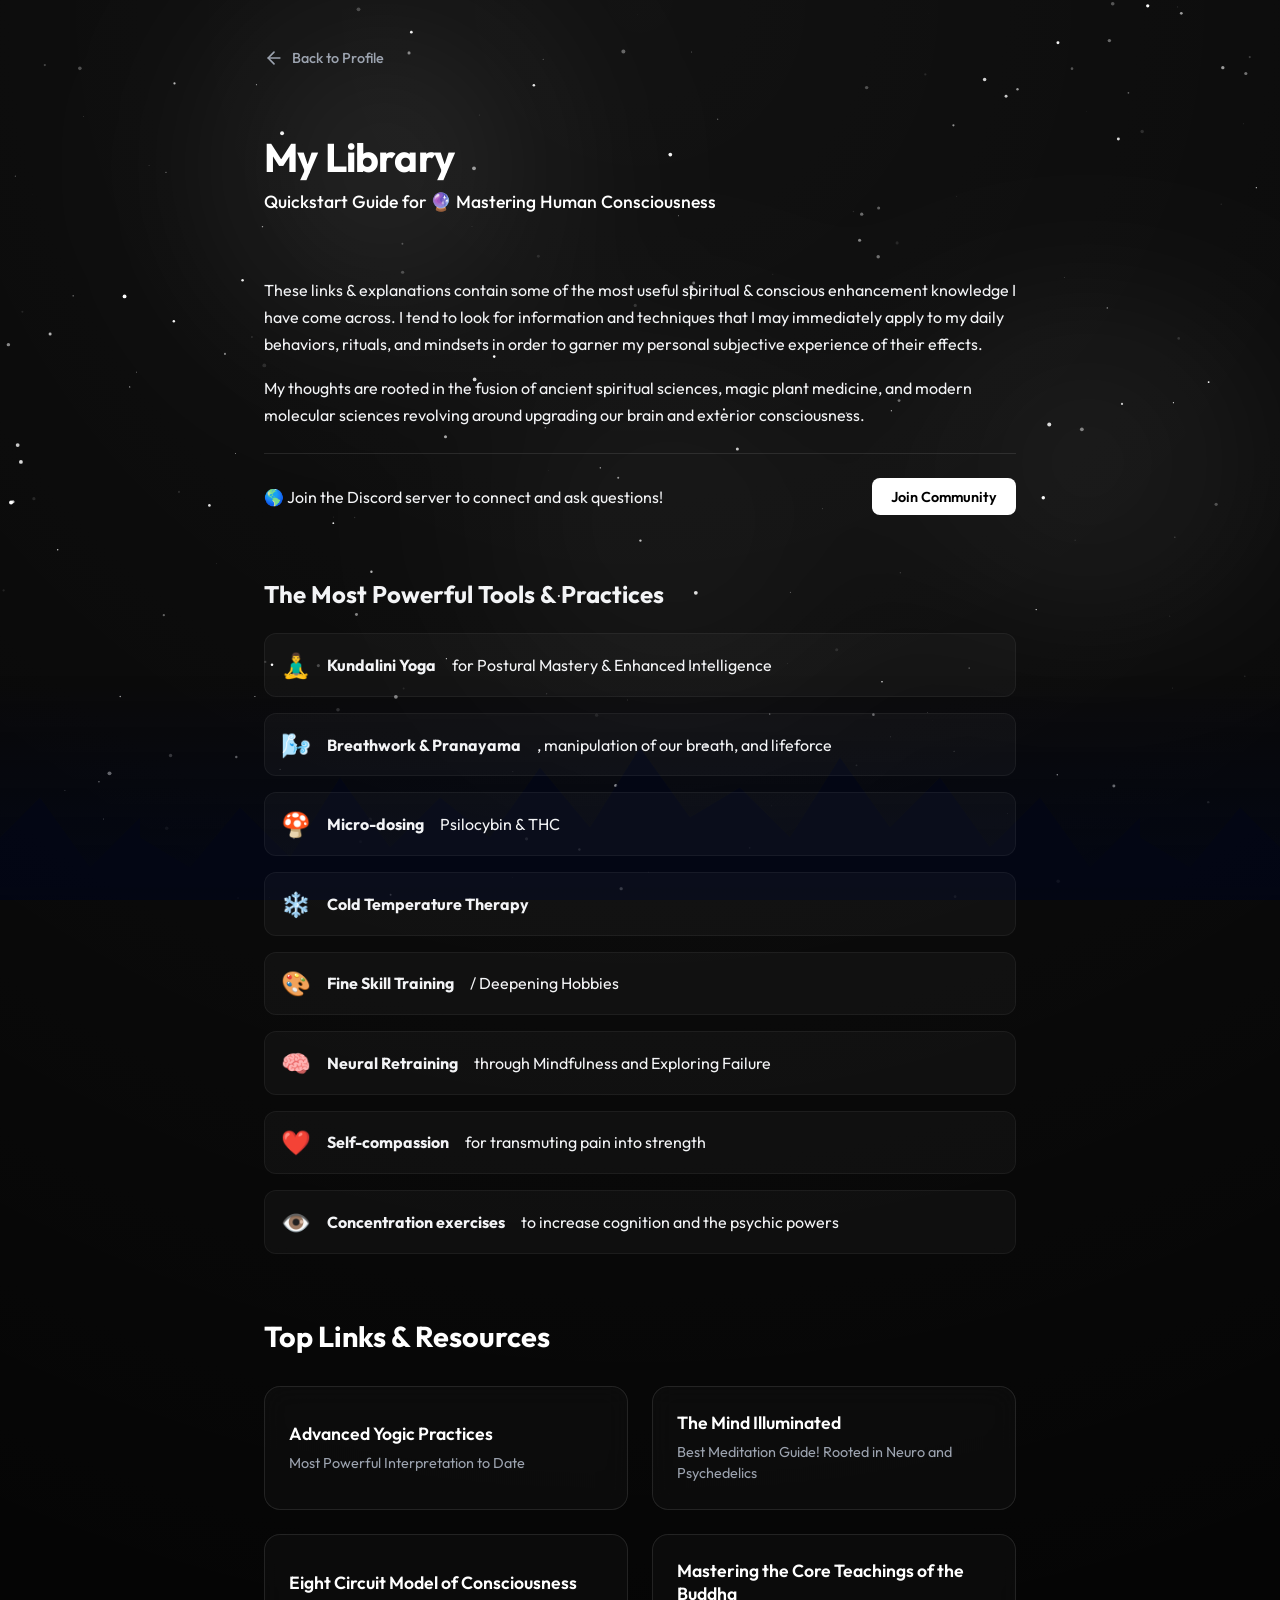
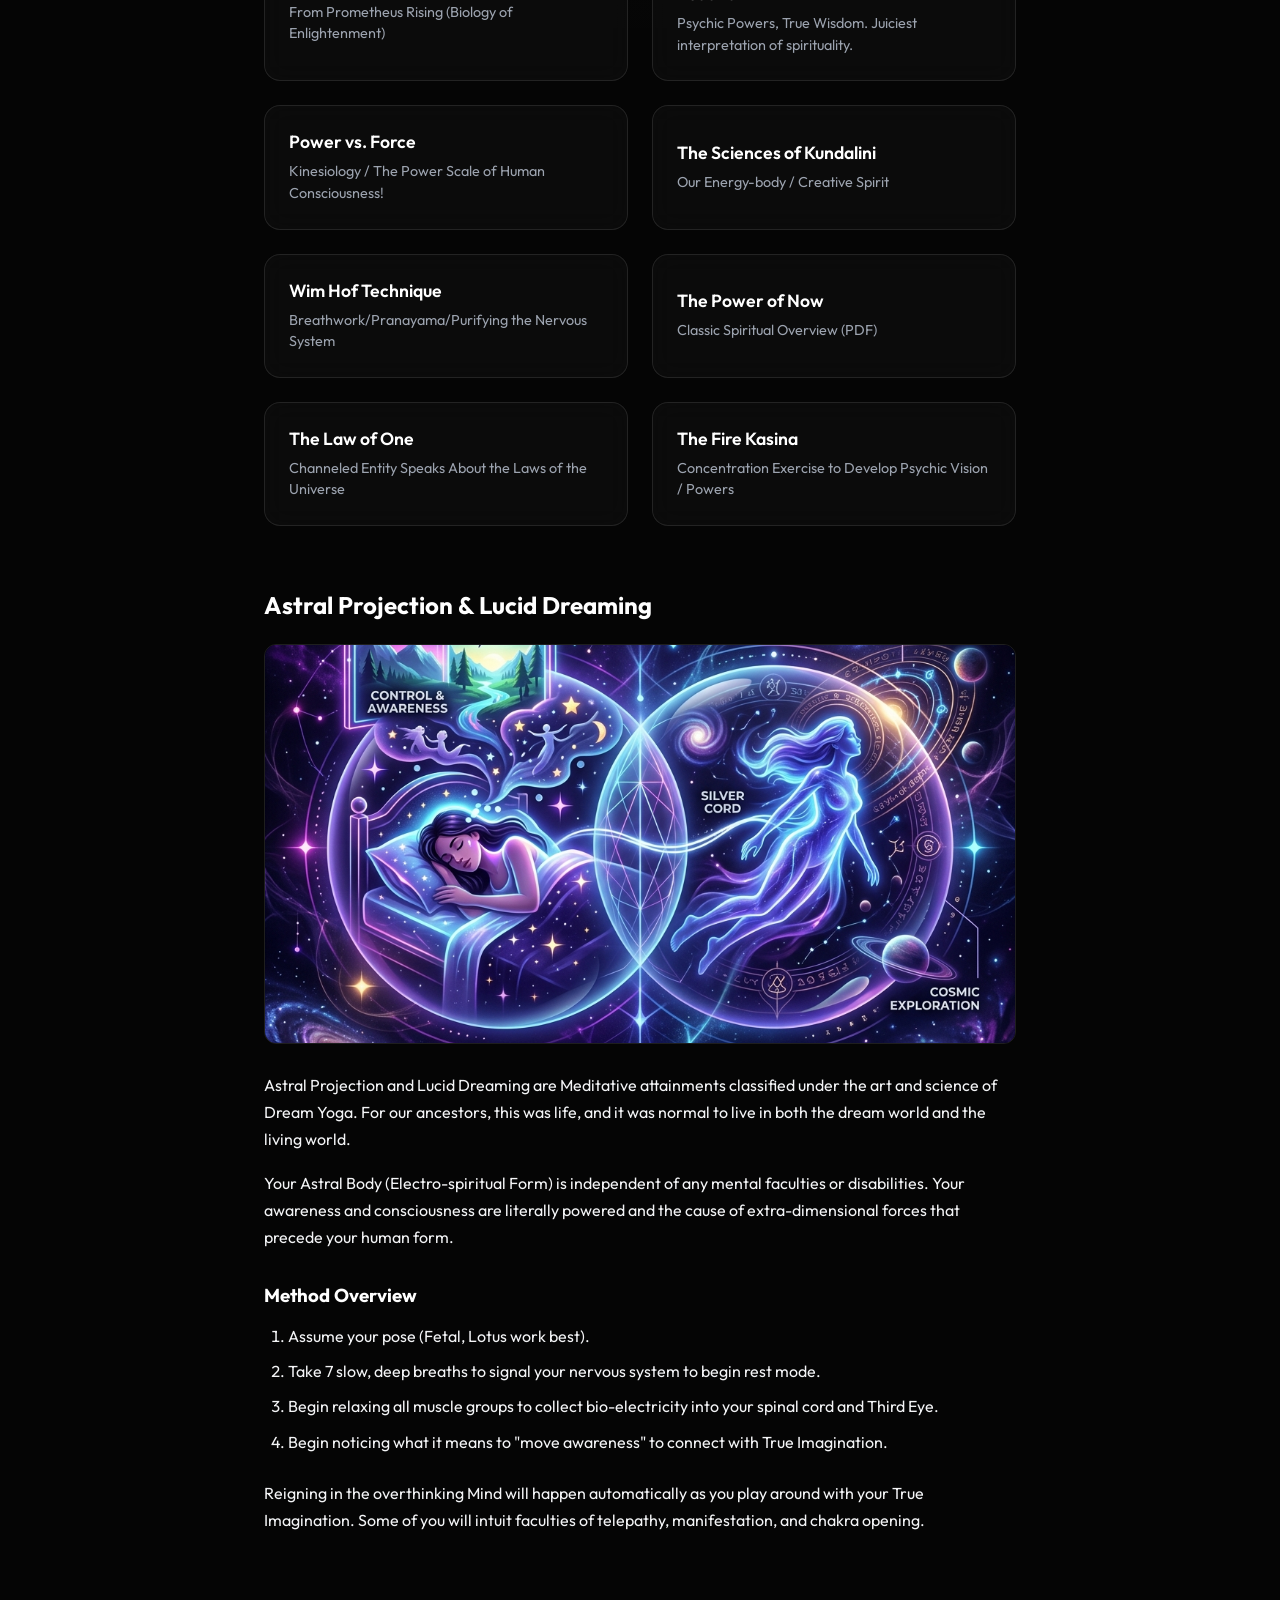
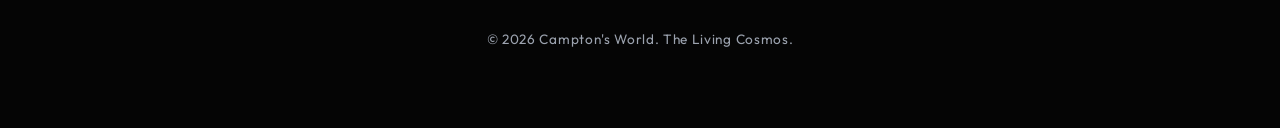
==== library.html @ 15b925a3 "Add files via upload" ====
<!DOCTYPE html>
<html lang="en">
<head>
    <meta charset="UTF-8">
    <meta name="viewport" content="width=device-width, initial-scale=1.0">
    <title>My Library - Campton's World</title>
    <meta name="description" content="Quickstart Guide for Mastering Human Consciousness. Resources, tools, and exercises for spiritual enhancement.">
    <link rel="preconnect" href="https://fonts.googleapis.com">
    <link rel="preconnect" href="https://fonts.gstatic.com" crossorigin>
    <link href="https://fonts.googleapis.com/css2?family=Outfit:wght@300;400;500;600;700&display=swap" rel="stylesheet">
    <link rel="stylesheet" href="styles.css">
</head>
<body>
    <!-- Background Canvas for Stars -->
    <canvas id="starsCanvas"></canvas>
    
    <!-- Aurora Borealis Elements -->
    <div class="aurora-container">
        <div class="aurora aurora-1"></div>
        <div class="aurora aurora-2"></div>
        <div class="aurora aurora-3"></div>
    </div>

    <!-- Earth/Nature Silhouette at the bottom -->
    <div class="nature-silhouette"></div>

    <main class="content-wrapper library-wrapper">
        <a href="index.html" class="back-link">
            <svg width="20" height="20" viewBox="0 0 24 24" fill="none" stroke="currentColor" stroke-width="2" stroke-linecap="round" stroke-linejoin="round"><line x1="19" y1="12" x2="5" y2="12"></line><polyline points="12 19 5 12 12 5"></polyline></svg>
            Back to Profile
        </a>

        <header class="library-header">
            <h1 class="page-title">My Library</h1>
            <p class="page-subtitle">Quickstart Guide for 🔮 Mastering Human Consciousness</p>
        </header>

        <section class="glass-card intro-section">
            <p>These links & explanations contain some of the most useful spiritual & conscious enhancement knowledge I have come across. I tend to look for information and techniques that I may immediately apply to my daily behaviors, rituals, and mindsets in order to garner my personal subjective experience of their effects.</p>
            <p>My thoughts are rooted in the fusion of ancient spiritual sciences, magic plant medicine, and modern molecular sciences revolving around upgrading our brain and exterior consciousness.</p>
            <div class="discord-callout">
                <span>🌎 Join the Discord server to connect and ask questions!</span>
                <a href="https://discord.gg/a4Z4cvj" target="_blank" rel="noopener noreferrer" class="discord-btn">Join Community</a>
            </div>
        </section>

        <section class="glass-card tools-section">
            <h2>The Most Powerful Tools & Practices</h2>
            <ul class="tools-list">
                <li><span class="tool-icon">🧘‍♂️</span> <strong>Kundalini Yoga</strong> for Postural Mastery & Enhanced Intelligence</li>
                <li><span class="tool-icon">🌬️</span> <strong>Breathwork & Pranayama</strong>, manipulation of our breath, and lifeforce</li>
                <li><span class="tool-icon">🍄</span> <strong>Micro-dosing</strong> Psilocybin & THC</li>
                <li><span class="tool-icon">❄️</span> <strong>Cold Temperature Therapy</strong></li>
                <li><span class="tool-icon">🎨</span> <strong>Fine Skill Training</strong> / Deepening Hobbies</li>
                <li><span class="tool-icon">🧠</span> <strong>Neural Retraining</strong> through Mindfulness and Exploring Failure</li>
                <li><span class="tool-icon">❤️</span> <strong>Self-compassion</strong> for transmuting pain into strength</li>
                <li><span class="tool-icon">👁️</span> <strong>Concentration exercises</strong> to increase cognition and the psychic powers</li>
            </ul>
        </section>

        <section class="resources-grid">
            <h2 class="section-heading">Top Links & Resources</h2>
            
            <a href="https://www.aypsite.org/MainDirectory.html" target="_blank" class="resource-card">
                <h3>Advanced Yogic Practices</h3>
                <p>Most Powerful Interpretation to Date</p>
            </a>
            
            <a href="https://drive.google.com/file/d/1UGxFD0oMREgYHqOvWtEd6hx4CdJc3vZu/view?usp=sharing" target="_blank" class="resource-card">
                <h3>The Mind Illuminated</h3>
                <p>Best Meditation Guide! Rooted in Neuro and Psychedelics</p>
            </a>

            <a href="https://en.wikipedia.org/wiki/Eight-circuit_model_of_consciousness" target="_blank" class="resource-card">
                <h3>Eight Circuit Model of Consciousness</h3>
                <p>From Prometheus Rising (Biology of Enlightenment)</p>
            </a>

            <a href="https://www.mctb.org/mctb2/table-of-contents/" target="_blank" class="resource-card">
                <h3>Mastering the Core Teachings of the Buddha</h3>
                <p>Psychic Powers, True Wisdom. Juiciest interpretation of spirituality.</p>
            </a>

            <a href="https://pubhtml5.com/htvo/zdjp/power-vs-force-hawkins-david/" target="_blank" class="resource-card">
                <h3>Power vs. Force</h3>
                <p>Kinesiology / The Power Scale of Human Consciousness!</p>
            </a>

            <a href="https://biologyofkundalini.com/" target="_blank" class="resource-card">
                <h3>The Sciences of Kundalini</h3>
                <p>Our Energy-body / Creative Spirit</p>
            </a>

            <a href="https://www.youtube.com/watch?v=tybOi4hjZFQ" target="_blank" class="resource-card">
                <h3>Wim Hof Technique</h3>
                <p>Breathwork/Pranayama/Purifying the Nervous System</p>
            </a>

            <a href="https://files.shroomery.org/cms/6584522-EckhartTolle-ThePowerOfNow.pdf" target="_blank" class="resource-card">
                <h3>The Power of Now</h3>
                <p>Classic Spiritual Overview (PDF)</p>
            </a>

            <a href="https://www.lawofone.info/" target="_blank" class="resource-card">
                <h3>The Law of One</h3>
                <p>Channeled Entity Speaks About the Laws of the Universe</p>
            </a>

            <a href="https://firekasina.org/" target="_blank" class="resource-card">
                <h3>The Fire Kasina</h3>
                <p>Concentration Exercise to Develop Psychic Vision / Powers</p>
            </a>
        </section>

        <section class="glass-card astral-section">
            <h2>Astral Projection & Lucid Dreaming</h2>
            <img src="astral_image.png" alt="Astral Projection Visualization" class="section-image" id="astral-placeholder">
            <p>Astral Projection and Lucid Dreaming are Meditative attainments classified under the art and science of Dream Yoga. For our ancestors, this was life, and it was normal to live in both the dream world and the living world.</p>
            <p>Your Astral Body (Electro-spiritual Form) is independent of any mental faculties or disabilities. Your awareness and consciousness are literally powered and the cause of extra-dimensional forces that precede your human form.</p>
            
            <h3>Method Overview</h3>
            <ol class="method-list">
                <li>Assume your pose (Fetal, Lotus work best).</li>
                <li>Take 7 slow, deep breaths to signal your nervous system to begin rest mode.</li>
                <li>Begin relaxing all muscle groups to collect bio-electricity into your spinal cord and Third Eye.</li>
                <li>Begin noticing what it means to "move awareness" to connect with True Imagination.</li>
            </ol>
            <p>Reigning in the overthinking Mind will happen automatically as you play around with your True Imagination. Some of you will intuit faculties of telepathy, manifestation, and chakra opening.</p>
        </section>
        
        <footer class="footer">
            <p>&copy; <script>document.write(new Date().getFullYear())</script> Campton's World. The Living Cosmos.</p>
        </footer>
    </main>

    <script src="script.js"></script>
</body>
</html>
---- styles.css ----
:root {
    --bg-color: #050505;
    --text-main: #F3F4F6;
    --text-muted: #9CA3AF;
    --accent-green: #FFFFFF;
    --accent-blue: #CCCCCC;
    --accent-purple: #999999;
    --glass-bg: rgba(20, 20, 20, 0.4);
    --glass-border: rgba(255, 255, 255, 0.1);
    --card-shadow: 0 8px 32px 0 rgba(0, 0, 0, 0.5);
}

* {
    margin: 0;
    padding: 0;
    box-sizing: border-box;
    font-family: 'Outfit', sans-serif;
}

body {
    background-color: var(--bg-color);
    color: var(--text-main);
    min-height: 100vh;
    display: flex;
    flex-direction: column;
    align-items: center;
    overflow-x: hidden;
    position: relative;
    /* Subtle earthy texture overlay */
    background-image: radial-gradient(circle at 50% 0%, rgba(255, 255, 255, 0.05) 0%, transparent 50%);
}

/* --- Background Effects --- */
#starsCanvas {
    position: fixed;
    top: 0;
    left: 0;
    width: 100%;
    height: 100%;
    z-index: -3;
    pointer-events: none;
}

.aurora-container {
    position: fixed;
    top: -50%;
    left: -50%;
    width: 200%;
    height: 200%;
    z-index: -2;
    pointer-events: none;
    filter: blur(60px);
    opacity: 0.5;
    mix-blend-mode: screen;
}

.aurora {
    position: absolute;
    border-radius: 50%;
    animation: drift 20s infinite alternate linear;
}

.aurora-1 {
    top: 20%;
    left: 30%;
    width: 40vw;
    height: 40vw;
    background: radial-gradient(circle, rgba(255, 255, 255, 0.2), transparent 70%);
    animation-delay: 0s;
}

.aurora-2 {
    top: 40%;
    right: 20%;
    width: 50vw;
    height: 30vw;
    background: radial-gradient(circle, rgba(255, 255, 255, 0.15), transparent 70%);
    animation-delay: -5s;
}

.aurora-3 {
    bottom: 30%;
    left: 40%;
    width: 45vw;
    height: 45vw;
    background: radial-gradient(circle, rgba(255, 255, 255, 0.1), transparent 70%);
    animation-delay: -10s;
}

@keyframes drift {
    0% { transform: translate(0, 0) scale(1) rotate(0deg); }
    100% { transform: translate(10%, 10%) scale(1.1) rotate(5deg); }
}

.nature-silhouette {
    position: fixed;
    bottom: 0;
    left: 0;
    width: 100%;
    height: 25vh;
    z-index: -1;
    pointer-events: none;
    /* Creating a pine tree / mountain silhouette effect using a repeating linear gradient or svg */
    background: linear-gradient(to top, rgba(2, 6, 23, 1), transparent),
                url('data:image/svg+xml;utf8,<svg viewBox="0 0 1000 200" xmlns="http://www.w3.org/2000/svg"><path d="M0,200 L0,150 L50,180 L100,120 L150,170 L200,90 L250,160 L300,110 L350,150 L400,80 L450,140 L500,60 L550,130 L600,100 L650,150 L700,70 L750,140 L800,90 L850,160 L900,110 L950,180 L1000,130 L1000,200 Z" fill="%23020617"/></svg>');
    background-size: 100% 100%, 1000px 100%;
    background-position: bottom;
    background-repeat: no-repeat, repeat-x;
    opacity: 0.8;
}

/* --- Layout --- */
.content-wrapper {
    width: 100%;
    max-width: 680px;
    padding: 3rem 1.5rem;
    display: flex;
    flex-direction: column;
    gap: 2rem;
    z-index: 1;
}

/* --- Profile Section --- */
.profile-card {
    background: var(--glass-bg);
    backdrop-filter: blur(16px);
    -webkit-backdrop-filter: blur(16px);
    border: 1px solid var(--glass-border);
    border-radius: 24px;
    padding: 2.5rem 2rem;
    display: flex;
    flex-direction: column;
    align-items: center;
    box-shadow: var(--card-shadow);
    position: relative;
    overflow: hidden;
    animation: fadeUp 0.8s cubic-bezier(0.16, 1, 0.3, 1);
}

.profile-glow {
    position: absolute;
    top: 0;
    left: 50%;
    transform: translateX(-50%);
    width: 150px;
    height: 150px;
    background: var(--accent-green);
    filter: blur(80px);
    opacity: 0.3;
    pointer-events: none;
}

.profile-square-container {
    position: relative;
    width: 150px;
    height: 150px;
    margin-bottom: 1.5rem;
    border-radius: 0;
    overflow: hidden;
    box-shadow: 0 0 25px rgba(255, 255, 255, 0.2);
    animation: pulseGlowSquare 4s infinite alternate;
}

.profile-square-image {
    width: 100%;
    height: 100%;
    object-fit: cover;
    object-position: center 15%;
    display: block;
    filter: grayscale(100%) contrast(1.1);
}

@keyframes pulseGlowSquare {
    0% { box-shadow: 0 0 15px rgba(255, 255, 255, 0.1); }
    100% { box-shadow: 0 0 30px rgba(255, 255, 255, 0.3); }
}

.profile-name {
    font-size: 1.75rem;
    font-weight: 700;
    margin-bottom: 0.25rem;
    letter-spacing: -0.02em;
    background: linear-gradient(to right, #FFF, #A7F3D0);
    -webkit-background-clip: text;
    -webkit-text-fill-color: transparent;
}

.profile-handle {
    color: var(--accent-green);
    text-decoration: none;
    font-size: 1rem;
    font-weight: 500;
    margin-bottom: 1rem;
    transition: color 0.3s ease;
}

.profile-handle:hover {
    color: #FFFFFF;
    text-shadow: 0 0 8px rgba(255, 255, 255, 0.5);
}

.social-icons {
    display: flex;
    gap: 1rem;
    margin-bottom: 2rem;
}

.social-icon {
    display: flex;
    align-items: center;
    justify-content: center;
    width: 36px;
    height: 36px;
    background: rgba(255, 255, 255, 0.05);
    border-radius: 50%;
    color: var(--text-muted);
    transition: all 0.3s ease;
    border: 1px solid rgba(255, 255, 255, 0.05);
}

.social-icon:hover {
    color: #FFF;
    background: rgba(255, 255, 255, 0.1);
    border-color: rgba(255, 255, 255, 0.3);
    transform: translateY(-2px);
    box-shadow: 0 4px 12px rgba(255, 255, 255, 0.15);
}

.profile-stats {
    display: flex;
    justify-content: center;
    align-items: center;
    width: 100%;
    background: rgba(0, 0, 0, 0.2);
    border-radius: 16px;
    padding: 1.25rem;
    border: 1px solid rgba(255, 255, 255, 0.03);
}

.stat-item {
    display: flex;
    flex-direction: column;
    align-items: center;
    flex: 1;
}

.stat-value {
    font-size: 1.25rem;
    font-weight: 700;
    color: #FFF;
    margin-bottom: 0.25rem;
}

.stat-label {
    font-size: 0.75rem;
    text-transform: uppercase;
    letter-spacing: 0.1em;
    color: var(--text-muted);
    font-weight: 600;
}

.stat-divider {
    width: 1px;
    height: 30px;
    background: rgba(255, 255, 255, 0.1);
}

/* --- Link Tree Section --- */
.link-tree {
    display: flex;
    flex-direction: column;
    gap: 1rem;
    width: 100%;
}

.tree-link {
    display: flex;
    align-items: center;
    background: var(--glass-bg);
    backdrop-filter: blur(12px);
    -webkit-backdrop-filter: blur(12px);
    border: 1px solid var(--glass-border);
    border-radius: 16px;
    padding: 1rem 1.25rem;
    text-decoration: none;
    color: var(--text-main);
    transition: all 0.3s cubic-bezier(0.25, 0.8, 0.25, 1);
    position: relative;
    overflow: hidden;
    animation: fadeUp 0.8s cubic-bezier(0.16, 1, 0.3, 1) both;
    animation-delay: calc(var(--delay) + 0.2s);
}

.tree-link::before {
    content: '';
    position: absolute;
    top: 0;
    left: 0;
    width: 100%;
    height: 100%;
    background: linear-gradient(90deg, transparent, rgba(255, 255, 255, 0.05), transparent);
    transform: translateX(-100%);
    transition: transform 0.6s ease;
}

.tree-link:hover {
    transform: translateY(-3px) scale(1.01);
    background: rgba(31, 41, 55, 0.6);
    border-color: rgba(255, 255, 255, 0.2);
    box-shadow: 0 10px 25px -5px rgba(0, 0, 0, 0.5), 0 0 15px rgba(255, 255, 255, 0.05);
}

.tree-link:hover::before {
    transform: translateX(100%);
}

.link-icon {
    display: flex;
    align-items: center;
    justify-content: center;
    width: 44px;
    height: 44px;
    background: rgba(255, 255, 255, 0.05);
    border-radius: 12px;
    margin-right: 1.25rem;
    color: var(--accent-green);
    transition: all 0.3s ease;
}

.tree-link:hover .link-icon {
    background: rgba(255, 255, 255, 0.1);
    color: #FFFFFF;
    transform: scale(1.1);
}

.link-text {
    flex: 1;
    font-size: 1.05rem;
    font-weight: 500;
    letter-spacing: 0.01em;
}

.link-arrow {
    color: var(--text-muted);
    opacity: 0.5;
    transition: all 0.3s ease;
    transform: translateX(-5px);
}

.tree-link:hover .link-arrow {
    opacity: 1;
    color: var(--accent-green);
    transform: translateX(0);
}

/* --- Widget Preview --- */
.widget-preview-container {
    background: var(--glass-bg);
    backdrop-filter: blur(12px);
    -webkit-backdrop-filter: blur(12px);
    border: 1px solid var(--glass-border);
    border-radius: 16px;
    overflow: hidden;
    display: flex;
    flex-direction: column;
    animation: fadeUp 0.8s cubic-bezier(0.16, 1, 0.3, 1) both;
    animation-delay: calc(var(--delay) + 0.2s);
    transition: all 0.4s ease;
}

.widget-preview-header {
    display: flex;
    align-items: center;
    padding: 1rem 1.25rem;
    border-bottom: 1px solid rgba(255, 255, 255, 0.05);
    cursor: pointer;
    transition: background 0.3s ease;
}

.widget-preview-header:hover {
    background: rgba(255, 255, 255, 0.05);
}

.expand-btn {
    background: none;
    border: none;
    color: var(--text-muted);
    cursor: pointer;
    transition: color 0.3s ease;
    padding: 0.25rem;
    display: flex;
    align-items: center;
    justify-content: center;
}

.widget-preview-header:hover .expand-btn {
    color: var(--accent-green);
}

.widget-iframe-wrapper {
    position: relative;
    width: 100%;
    height: 250px;
    background: #000;
}

.widget-iframe-wrapper iframe {
    width: 100%;
    height: 100%;
    pointer-events: none; /* Prevent interaction while in preview */
}

.widget-overlay {
    position: absolute;
    top: 0;
    left: 0;
    width: 100%;
    height: 100%;
    background: rgba(0, 0, 0, 0.1);
    display: flex;
    align-items: center;
    justify-content: center;
    cursor: pointer;
    transition: background 0.3s ease;
}

.widget-overlay:hover {
    background: rgba(0, 0, 0, 0.3);
}

.overlay-text {
    background: rgba(0, 0, 0, 0.7);
    padding: 0.5rem 1.2rem;
    border-radius: 20px;
    font-size: 0.85rem;
    font-weight: 500;
    border: 1px solid var(--glass-border);
    backdrop-filter: blur(4px);
    transition: transform 0.3s ease, opacity 0.3s ease;
    color: #fff;
}

.widget-overlay:hover .overlay-text {
    transform: scale(1.05);
}

/* Fullscreen State */
.widget-preview-container.is-fullscreen {
    position: fixed;
    top: 0;
    left: 0;
    width: 100vw;
    height: 100vh;
    z-index: 9999;
    border-radius: 0;
    border: none;
    margin: 0;
    animation: none;
    background: #000;
}

.widget-preview-container.is-fullscreen .widget-iframe-wrapper {
    height: calc(100vh - 65px);
    flex: 1;
}

.widget-preview-container.is-fullscreen .widget-iframe-wrapper iframe {
    pointer-events: auto; /* Enable interaction */
}

.widget-preview-container.is-fullscreen .widget-overlay {
    display: none;
}

.widget-preview-container.is-fullscreen .widget-preview-header {
    background: rgba(10, 10, 15, 0.95);
    border-bottom: 1px solid rgba(255, 255, 255, 0.1);
    backdrop-filter: blur(10px);
}

/* --- Footer --- */
.footer {
    text-align: center;
    margin-top: 2rem;
    padding-bottom: 2rem;
    color: var(--text-muted);
    font-size: 0.85rem;
    letter-spacing: 0.05em;
    animation: fadeUp 0.8s cubic-bezier(0.16, 1, 0.3, 1) both;
    animation-delay: 1s;
}

/* --- Animations --- */
@keyframes fadeUp {
    from {
        opacity: 0;
        transform: translateY(20px);
    }
    to {
        opacity: 1;
        transform: translateY(0);
    }
}

/* --- Responsive --- */
@media (max-width: 600px) {
    .content-wrapper {
        padding: 2rem 1.25rem;
    }
    
    .profile-card {
        padding: 2rem 1.5rem;
    }
    
    .profile-stats {
        padding: 1rem 0.5rem;
    }
    
    .stat-value {
        font-size: 1.1rem;
    }
}

/* --- Library Page Styles --- */
.library-wrapper {
    max-width: 800px;
}

.back-link {
    display: inline-flex;
    align-items: center;
    gap: 0.5rem;
    color: var(--text-muted);
    text-decoration: none;
    font-size: 0.9rem;
    font-weight: 500;
    margin-bottom: 2rem;
    transition: color 0.3s ease;
}

.back-link:hover {
    color: var(--accent-green);
}

.library-header {
    margin-bottom: 2rem;
}

.library-header .page-title {
    font-size: 2.5rem;
    margin-bottom: 0.5rem;
    font-weight: 700;
    color: #fff;
    letter-spacing: -0.02em;
}

.library-header .page-subtitle {
    color: var(--accent-green);
    font-size: 1.1rem;
    font-weight: 500;
}

.glass-card p {
    margin-bottom: 1rem;
    line-height: 1.7;
    color: var(--text-light);
}

.glass-card p:last-of-type {
    margin-bottom: 0;
}

.discord-callout {
    margin-top: 1.5rem;
    padding-top: 1.5rem;
    border-top: 1px solid rgba(255, 255, 255, 0.1);
    display: flex;
    flex-wrap: wrap;
    align-items: center;
    gap: 1rem;
    justify-content: space-between;
}

.discord-btn {
    background: var(--accent-green);
    color: #000;
    text-decoration: none;
    padding: 0.6rem 1.2rem;
    border-radius: 8px;
    font-weight: 600;
    font-size: 0.9rem;
    transition: transform 0.3s ease, box-shadow 0.3s ease;
}

.discord-btn:hover {
    transform: translateY(-2px);
    box-shadow: 0 4px 12px rgba(162, 255, 0, 0.2);
}

.tools-list {
    list-style: none;
    padding: 0;
    margin: 1.5rem 0 0 0;
    display: grid;
    grid-template-columns: 1fr;
    gap: 1rem;
}

.tools-list li {
    display: flex;
    align-items: center;
    gap: 1rem;
    padding: 0.8rem 1rem;
    background: rgba(255, 255, 255, 0.03);
    border: 1px solid rgba(255, 255, 255, 0.05);
    border-radius: 12px;
    color: var(--text-light);
    line-height: 1.5;
}

.tool-icon {
    font-size: 1.5rem;
}

.resources-grid {
    display: grid;
    grid-template-columns: repeat(auto-fill, minmax(300px, 1fr));
    gap: 1.5rem;
    margin-bottom: 2rem;
}

.section-heading {
    grid-column: 1 / -1;
    font-size: 1.8rem;
    color: #fff;
    margin-bottom: 0.5rem;
}

.resource-card {
    background: var(--glass-bg);
    backdrop-filter: blur(12px);
    -webkit-backdrop-filter: blur(12px);
    border: 1px solid var(--glass-border);
    border-radius: 16px;
    padding: 1.5rem;
    text-decoration: none;
    transition: all 0.4s ease;
    display: flex;
    flex-direction: column;
    justify-content: center;
}

.resource-card:hover {
    transform: translateY(-4px);
    border-color: rgba(162, 255, 0, 0.3);
    box-shadow: 0 8px 24px rgba(0, 0, 0, 0.4);
    background: rgba(20, 20, 25, 0.6);
}

.resource-card h3 {
    color: var(--accent-green);
    margin-bottom: 0.5rem;
    font-size: 1.1rem;
    font-weight: 600;
}

.resource-card p {
    color: var(--text-muted);
    font-size: 0.9rem;
    line-height: 1.5;
    margin: 0;
}

.astral-section h2 {
    color: #fff;
    margin-bottom: 1.5rem;
}

.astral-section h3 {
    color: #fff;
    margin-top: 2rem;
    margin-bottom: 1rem;
}

.section-image {
    width: 100%;
    max-height: 400px;
    object-fit: cover;
    border-radius: 12px;
    margin-bottom: 1.5rem;
    border: 1px solid rgba(255, 255, 255, 0.1);
}

.method-list {
    margin: 0 0 1.5rem 1.5rem;
    color: var(--text-light);
    line-height: 1.7;
}

.method-list li {
    margin-bottom: 0.5rem;
}

.glass-card {
    margin-bottom: 2rem;
}

/* --- Microstead Link Styles --- */
.tree-link.microstead-link {
    flex-direction: column;
    padding: 0;
    background: rgba(30, 45, 30, 0.7); /* soft dark green default */
    border-color: rgba(162, 255, 0, 0.2);
    overflow: hidden;
    color: #fff;
    align-items: stretch;
}

.tree-link.microstead-link:hover {
    box-shadow: 0 10px 25px -5px rgba(162, 255, 0, 0.4), 0 0 15px rgba(162, 255, 0, 0.2);
    transform: translateY(-4px);
    background: var(--accent-green); /* accent green on hover */
    color: #000;
}

.link-banner {
    width: 100%;
    height: 90px;
    overflow: hidden;
    display: block;
    border-bottom: 1px solid rgba(255, 255, 255, 0.1);
}

.link-banner img {
    width: 100%;
    height: 100%;
    object-fit: cover;
    object-position: center;
    opacity: 0.8;
    transition: opacity 0.4s ease, transform 3s cubic-bezier(0.25, 1, 0.5, 1);
}

.tree-link.microstead-link:hover .link-banner img {
    opacity: 1;
    transform: scale(1.15) translate(-2%, -2%);
}

.tree-link.library-link:hover .link-banner img {
    opacity: 1;
}

.link-inner {
    display: flex;
    align-items: center;
    padding: 1.25rem 1.5rem;
    width: 100%;
}

/* --- Library Link Styles --- */
.tree-link.library-link {
    flex-direction: column;
    padding: 0;
    overflow: hidden;
    align-items: stretch;
}

.tree-link.microstead-link .link-icon {
    background: rgba(162, 255, 0, 0.1);
    color: var(--accent-green);
}

.tree-link.microstead-link:hover .link-icon {
    background: rgba(0, 0, 0, 0.15);
    color: #000;
}

.tree-link.microstead-link .link-arrow {
    color: rgba(255, 255, 255, 0.5);
}

.tree-link.microstead-link:hover .link-arrow {
    color: #000;
    transform: translateX(0);
}

.link-content {
    flex: 1;
    display: flex;
    flex-direction: column;
    gap: 0.25rem;
}

.tree-link.microstead-link .link-excerpt {
    font-size: 0.85rem;
    color: rgba(255, 255, 255, 0.7);
    line-height: 1.4;
    font-weight: 500;
    transition: color 0.3s ease;
}

.tree-link.microstead-link:hover .link-excerpt {
    color: rgba(0, 0, 0, 0.8);
}
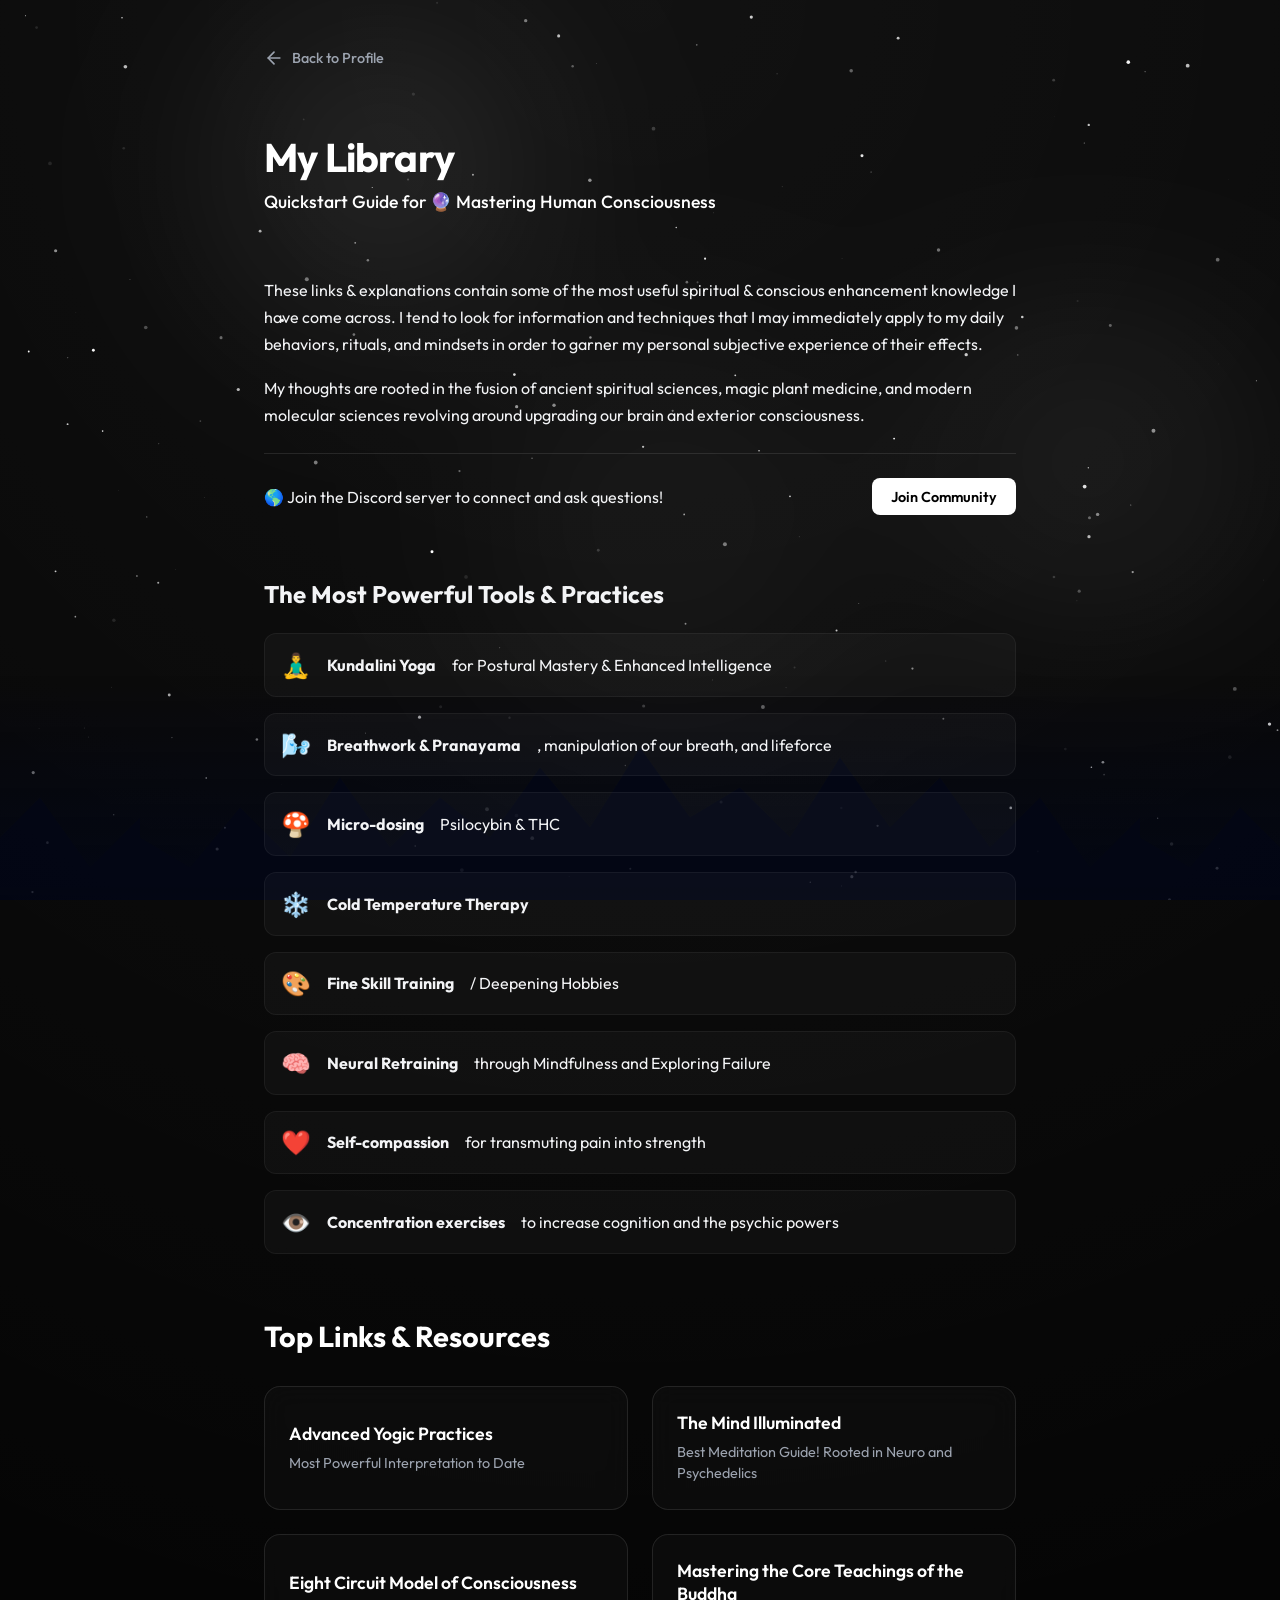
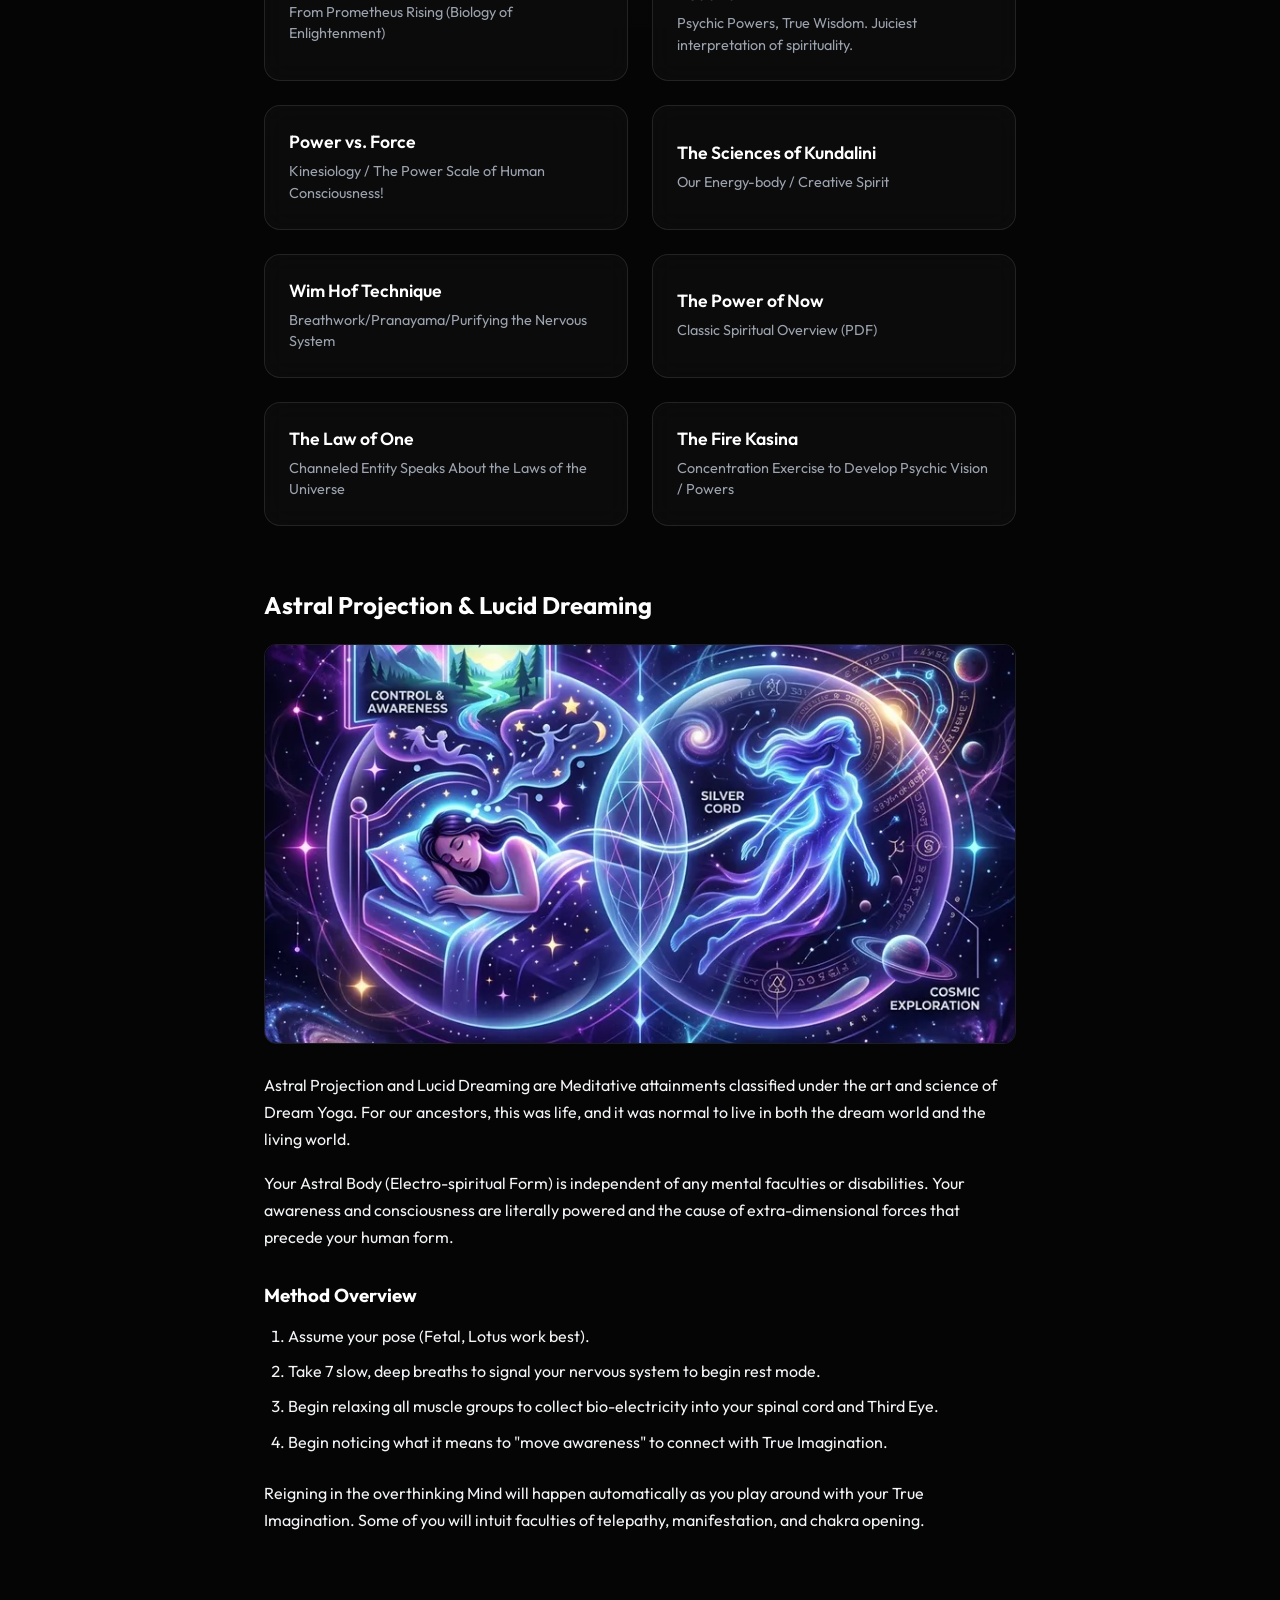
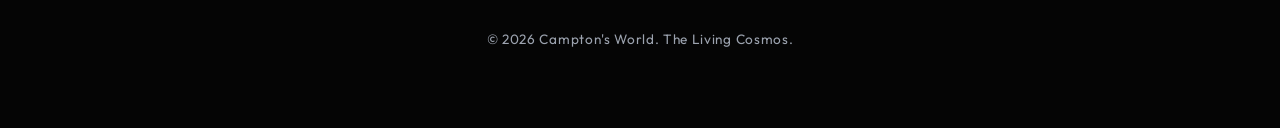
==== commit 5ccb3e80: "Add files via upload" ====
--- a/library.html
+++ b/library.html
@@ -114,7 +114,7 @@
 
         <section class="glass-card astral-section">
             <h2>Astral Projection & Lucid Dreaming</h2>
-            <img src="astral_image.png" alt="Astral Projection Visualization" class="section-image" id="astral-placeholder">
+            <img src="astral_image.webp" alt="Astral Projection Visualization" class="section-image" id="astral-placeholder">
             <p>Astral Projection and Lucid Dreaming are Meditative attainments classified under the art and science of Dream Yoga. For our ancestors, this was life, and it was normal to live in both the dream world and the living world.</p>
             <p>Your Astral Body (Electro-spiritual Form) is independent of any mental faculties or disabilities. Your awareness and consciousness are literally powered and the cause of extra-dimensional forces that precede your human form.</p>
             
--- a/styles.css
+++ b/styles.css
@@ -197,6 +197,19 @@
 .profile-handle:hover {
     color: #FFFFFF;
     text-shadow: 0 0 8px rgba(255, 255, 255, 0.5);
+}
+
+.profile-bio {
+    margin: 0.5rem 0 1.5rem 0;
+    text-align: center;
+    color: var(--text-light);
+    font-size: 0.95rem;
+    line-height: 1.6;
+}
+
+.profile-bio p {
+    margin: 0;
+    letter-spacing: 0.02em;
 }
 
 .social-icons {
@@ -801,3 +814,370 @@
 .tree-link.microstead-link:hover .link-excerpt {
     color: rgba(0, 0, 0, 0.8);
 }
+
+/* --- About Campton Section --- */
+.about-card {
+    display: flex;
+    flex-direction: column;
+    overflow: hidden;
+    margin-top: 3rem;
+    padding: 0;
+    background: var(--glass-bg);
+    backdrop-filter: blur(12px);
+    -webkit-backdrop-filter: blur(12px);
+    border: 1px solid var(--glass-border);
+    border-radius: 16px;
+    animation: fadeUp 0.8s cubic-bezier(0.16, 1, 0.3, 1) both;
+    animation-delay: var(--delay);
+}
+
+.about-image-wrapper {
+    width: 100%;
+    display: flex;
+    justify-content: center;
+    padding: 2rem 0;
+    background: rgba(0, 0, 0, 0.15);
+    border-bottom: 1px solid rgba(255, 255, 255, 0.1);
+}
+
+.about-image {
+    width: 33%;
+    max-width: 300px;
+    min-width: 150px;
+    height: auto;
+    display: block;
+    border-radius: 12px;
+    box-shadow: 0 8px 32px rgba(0, 0, 0, 0.4);
+    transition: transform 0.8s ease;
+}
+
+.about-card:hover .about-image {
+    transform: scale(1.05);
+}
+
+.about-content {
+    padding: 2rem 2.5rem;
+}
+
+.about-content h2 {
+    font-size: 2rem;
+    font-weight: 700;
+    color: #fff;
+    margin-bottom: 1.5rem;
+    letter-spacing: -0.02em;
+}
+
+.about-content p {
+    font-size: 1.05rem;
+    line-height: 1.7;
+    color: var(--text-light);
+    margin-bottom: 1.25rem;
+}
+
+.about-content p:last-child {
+    margin-bottom: 0;
+}
+
+@media (max-width: 600px) {
+    .about-content {
+        padding: 1.5rem;
+    }
+    
+    .about-content h2 {
+        font-size: 1.8rem;
+        margin-bottom: 1rem;
+    }
+}
+
+/* --- Donate Section --- */
+.donate-wrapper {
+    margin-top: 2rem;
+    display: flex;
+    justify-content: center;
+    animation: fadeUp 0.8s cubic-bezier(0.16, 1, 0.3, 1) both;
+    animation-delay: var(--delay);
+}
+
+.donate-details {
+    width: 100%;
+    max-width: 400px;
+    background: rgba(255, 255, 255, 0.03);
+    border: 1px solid rgba(255, 255, 255, 0.1);
+    border-radius: 12px;
+    overflow: hidden;
+    transition: all 0.3s ease;
+}
+
+.donate-details[open] {
+    background: rgba(20, 30, 20, 0.6);
+    border-color: rgba(162, 255, 0, 0.3);
+    box-shadow: 0 10px 25px rgba(0, 0, 0, 0.3);
+}
+
+.donate-btn {
+    list-style: none;
+    padding: 1rem 1.25rem;
+    display: flex;
+    align-items: center;
+    justify-content: center;
+    gap: 0.5rem;
+    cursor: pointer;
+    font-size: 1rem;
+    font-weight: 500;
+    color: var(--text-light);
+    transition: all 0.3s ease;
+    user-select: none;
+}
+
+.donate-btn::-webkit-details-marker {
+    display: none;
+}
+
+.donate-btn:hover {
+    color: #fff;
+    background: rgba(255, 255, 255, 0.05);
+}
+
+.donate-details[open] .donate-btn {
+    color: var(--accent-green);
+    border-bottom: 1px solid rgba(255, 255, 255, 0.05);
+}
+
+.heart-icon {
+    transition: transform 0.3s ease, fill 0.3s ease;
+}
+
+.donate-details[open] .heart-icon {
+    transform: scale(1.1);
+    fill: var(--accent-green);
+    stroke: var(--accent-green);
+}
+
+.donate-content {
+    padding: 1.25rem;
+    display: flex;
+    flex-direction: column;
+    gap: 1rem;
+    animation: slideDown 0.3s ease-out;
+}
+
+@keyframes slideDown {
+    from {
+        opacity: 0;
+        transform: translateY(-10px);
+    }
+    to {
+        opacity: 1;
+        transform: translateY(0);
+    }
+}
+
+.donate-option {
+    display: flex;
+    justify-content: space-between;
+    align-items: center;
+    padding: 0.75rem 1rem;
+    background: rgba(0, 0, 0, 0.3);
+    border-radius: 8px;
+    border: 1px solid rgba(255, 255, 255, 0.03);
+}
+
+.donate-label {
+    font-weight: 600;
+    color: var(--text-light);
+    font-size: 0.9rem;
+}
+
+.donate-value {
+    color: #fff;
+    font-size: 0.9rem;
+    font-family: monospace;
+    letter-spacing: 0.02em;
+}
+
+    .donate-sub {
+        color: var(--text-muted);
+        font-size: 0.8rem;
+        margin-left: 0.25rem;
+    }
+
+    /* --- Books Promo --- */
+    .books-promo {
+        margin-top: 1.5rem;
+        width: 100%;
+    }
+
+    .books-link {
+        display: flex;
+        flex-direction: column;
+        align-items: center;
+        gap: 0.75rem;
+        text-decoration: none;
+        padding: 1rem;
+        background: rgba(255, 255, 255, 0.03);
+        border: 1px solid rgba(255, 255, 255, 0.05);
+        border-radius: 12px;
+        transition: all 0.3s ease;
+    }
+
+    .books-link:hover {
+        background: rgba(255, 255, 255, 0.08);
+        border-color: rgba(162, 255, 0, 0.3);
+        transform: translateY(-2px);
+        box-shadow: 0 8px 24px rgba(0, 0, 0, 0.2);
+    }
+
+    .books-images {
+        display: flex;
+        gap: 1rem;
+        justify-content: center;
+    }
+
+    .book-cover {
+        width: 60px;
+        height: auto;
+        border-radius: 4px;
+        box-shadow: 0 4px 12px rgba(0, 0, 0, 0.3);
+        transition: transform 0.3s ease;
+    }
+
+    .books-link:hover .book-cover {
+        transform: scale(1.05) rotate(3deg);
+    }
+
+    .books-link:hover .book-cover:first-child {
+        transform: scale(1.05) rotate(-3deg);
+    }
+
+    .books-text {
+        font-size: 0.95rem;
+        font-weight: 600;
+        color: var(--accent-green);
+        letter-spacing: 0.02em;
+        text-transform: uppercase;
+        transition: text-shadow 0.3s ease;
+    }
+
+    .books-link:hover .books-text {
+        text-shadow: 0 0 8px rgba(162, 255, 0, 0.4);
+    }
+
+/* --- Modal Styles --- */
+.modal-overlay {
+    position: fixed;
+    top: 0;
+    left: 0;
+    width: 100vw;
+    height: 100vh;
+    background: rgba(0, 0, 0, 0.8);
+    backdrop-filter: blur(8px);
+    -webkit-backdrop-filter: blur(8px);
+    z-index: 10000;
+    display: flex;
+    align-items: center;
+    justify-content: center;
+    opacity: 0;
+    pointer-events: none;
+    transition: opacity 0.3s ease;
+}
+
+.modal-overlay.active {
+    opacity: 1;
+    pointer-events: auto;
+}
+
+.modal-box {
+    position: relative;
+    width: 90%;
+    max-width: 450px;
+    background: var(--glass-bg);
+    border: 1px solid var(--glass-border);
+    border-radius: 16px;
+    padding: 2.5rem 2rem;
+    text-align: center;
+    transform: scale(0.95) translateY(20px);
+    transition: transform 0.3s cubic-bezier(0.16, 1, 0.3, 1);
+    box-shadow: 0 20px 50px rgba(0, 0, 0, 0.5);
+}
+
+.modal-overlay.active .modal-box {
+    transform: scale(1) translateY(0);
+}
+
+.modal-close {
+    position: absolute;
+    top: 1rem;
+    right: 1rem;
+    background: none;
+    border: none;
+    color: var(--text-muted);
+    cursor: pointer;
+    padding: 0.5rem;
+    transition: color 0.3s ease, transform 0.3s ease;
+    display: flex;
+    align-items: center;
+    justify-content: center;
+}
+
+.modal-close:hover {
+    color: #fff;
+    transform: rotate(90deg);
+}
+
+.modal-title {
+    font-size: 1.5rem;
+    color: #fff;
+    margin-bottom: 1rem;
+    font-weight: 700;
+    letter-spacing: -0.01em;
+}
+
+.modal-text {
+    color: var(--text-light);
+    line-height: 1.6;
+    margin-bottom: 2rem;
+    font-size: 1rem;
+}
+
+.modal-actions {
+    display: flex;
+    flex-direction: column;
+    gap: 1rem;
+}
+
+.modal-actions button,
+.modal-actions a {
+    width: 100%;
+    padding: 1rem;
+    border-radius: 8px;
+    font-weight: 600;
+    font-size: 1rem;
+    text-align: center;
+    text-decoration: none;
+    cursor: pointer;
+    transition: all 0.3s ease;
+    border: none;
+}
+
+.btn-primary {
+    background: var(--accent-green);
+    color: #000;
+    box-shadow: 0 4px 15px rgba(162, 255, 0, 0.2);
+}
+
+.btn-primary:hover {
+    background: #b2ff1a;
+    transform: translateY(-2px);
+    box-shadow: 0 6px 20px rgba(162, 255, 0, 0.4);
+}
+
+.btn-secondary {
+    background: rgba(255, 255, 255, 0.05);
+    color: #fff;
+    border: 1px solid rgba(255, 255, 255, 0.1) !important;
+}
+
+.btn-secondary:hover {
+    background: rgba(255, 255, 255, 0.1);
+    border-color: rgba(255, 255, 255, 0.2) !important;
+}
